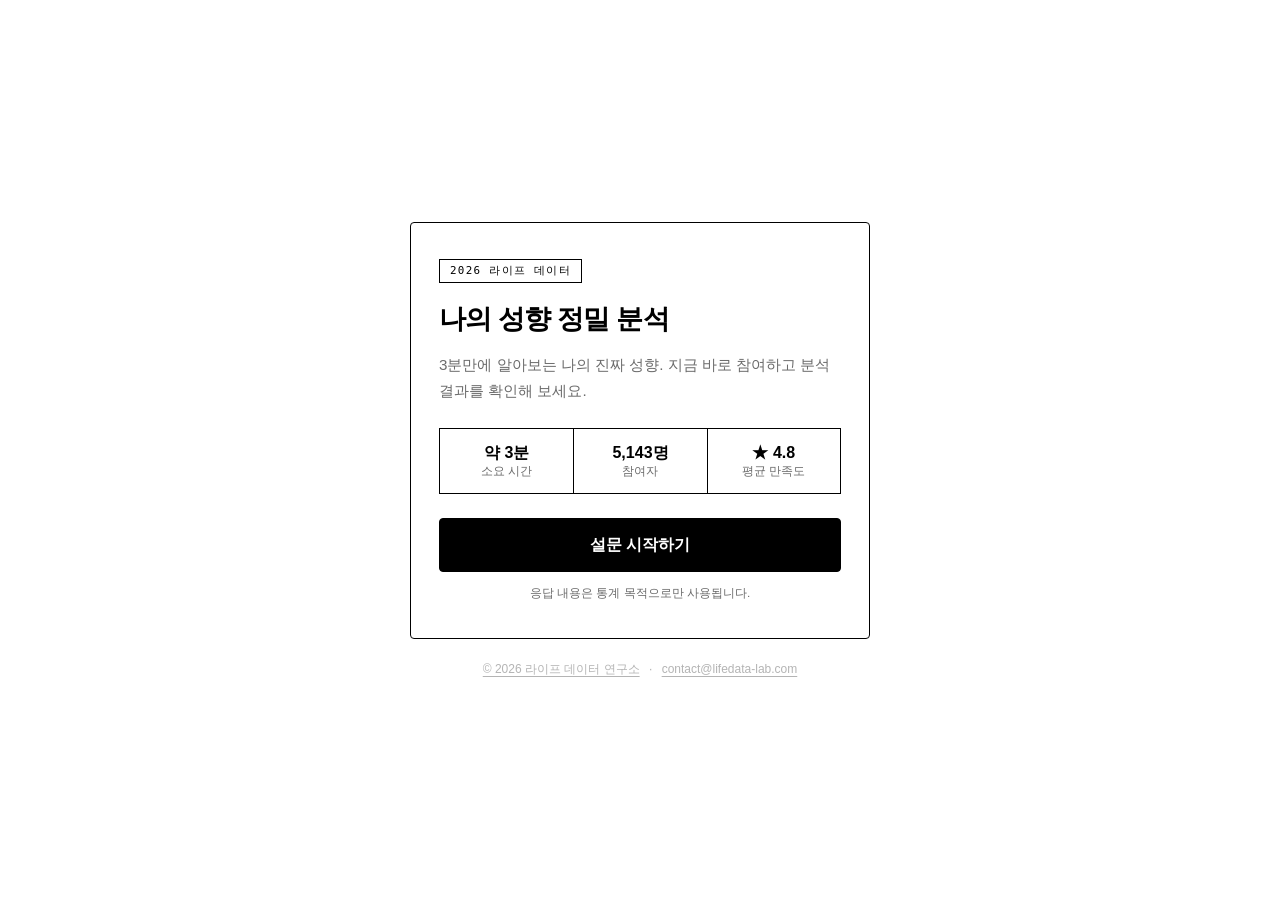
==== index.html @ 9ef46cb4 "Add files via upload" ====
<!DOCTYPE html>
<html lang="ko">
<head>
<meta charset="UTF-8">
<meta name="viewport" content="width=device-width, initial-scale=1">
<title>나의 성향 분석</title>
<link rel="stylesheet" href="style.css">
</head>
<body>
<main>

  <!-- ▼ 홈 화면 : "설문 시작하기"를 누르면 다음 카드(첫 질문)로 넘어갑니다 -->
  <div class="card" data-type="home">
    <span class="badge">2026 라이프 데이터</span>
    <h1>나의 성향 정밀 분석</h1>
    <p class="desc">3분만에 알아보는 나의 진짜 성향. 지금 바로 참여하고 분석 결과를 확인해 보세요.</p>
    <div class="stats">
      <div><b>약 3분</b><span>소요 시간</span></div>
      <div><b class="count" data-start="5140">5,140명</b><span>참여자</span></div>
      <div><b>★ 4.8</b><span>평균 만족도</span></div>
    </div>
    <button class="main start">설문 시작하기</button>
    <p class="fine">응답 내용은 통계 목적으로만 사용됩니다.</p>
  </div>

  <!--설문-->

  <div class="card hide" data-type="pick">
    <p class="step"></p>
    <h1>내가 가장 견디기 힘든 타인의 평가는?</h1>
    <div class="btns">
      <button class="main">무능하고 게으르다</button>
      <button class="main">이기적이고 차갑다</button>
    </div>
  </div>

  <div class="card hide" data-type="pick">
    <p class="step"></p>
    <h1>보장된 소액의 보상과 불확실한 거액의 보상 중 선택해야 한다면?</h1>
    <div class="btns">
      <button class="main">보장된 소액</button>
      <button class="main">불확실한 거액</button>
    </div>
  </div>

  <div class="card hide" data-type="pick">
    <p class="step"></p>
    <h1>에너지를 충전하는 방법은?</h1>
    <div class="btns">
      <button class="main">혼자만의 쉬는 시간</button>
      <button class="main">친구들과의 수다</button>
    </div>
  </div>

  <div class="card hide" data-type="pick">
    <p class="step"></p>
    <h1>친구가 나에게 고민을 털어놓을 때 나는?</h1>
    <div class="btns">
      <button class="main">무조건 친구 편 들어주기</button>
      <button class="main">현실적인 해결책과 조언</button>
    </div>
  </div>

  <div class="card hide" data-type="pick">
    <p class="step"></p>
    <h1>설문에 집중하고 있나요?</h1>
    <div class="btns">
      <button class="main">예</button>
      <button class="main">아니오</button>
    </div>
  </div>

  <div class="card hide" data-type="pick">
    <p class="step"></p>
    <h1>당신은 본인이 꽤 괜찮고 매력적인 사람이라고 생각합니까?</h1>
    <div class="btns">
      <button class="main">예</button>
      <button class="main">아니오</button>
    </div>
  </div>

  <div class="card hide" data-type="pick">
    <p class="step"></p>
    <h1>규칙과 원칙이 현장의 효율성을 심각하게 가로막고 있을 때 우선할 것은?</h1>
    <div class="btns">
      <button class="main">원칙</button>
      <button class="main">효율성</button>
    </div>
  </div>

  <div class="card hide" data-type="pick">
    <p class="step"></p>
    <h1>타인의 비밀을 지켜줄 수 있는 한계는?</h1>
    <div class="btns">
      <button class="main">무조건 무덤까지</button>
      <button class="main">내게 피해가 없는 한</button>
      <button class="main">금방 말해버린다</button>
    </div>
  </div>

  <!-- ▼ 도망가는 질문 -->
  <div class="card hide" data-type="dodge">
    <p class="step"></p>
    <h1>트위터를 사용하십니까?</h1>
    <div class="btns">
      <button class="main yes">네</button>
      <button class="no">아니오</button>
    </div>
  </div>
<!--
 ▼ 중반: data-chaos="1" 보기 순서가 섞이고 기울어짐
  <div class="card hide" data-type="pick" data-chaos="1">
    <p class="step"></p>
    <h1>이상해지기 시작</h1>
    <div class="btns">
      <button class="main">보기 1</button>
      <button class="main">보기 2</button>
      <button class="main">보기 3</button>
    </div>
  </div>

  ▼ data-chaos="2" 카드가 떨리고 보기가 피함
  <div class="card hide" data-type="pick" data-chaos="2">
    <p class="step"></p>
    <h1>뭔가 잘못됐다</h1>
    <div class="btns">
      <button class="main">보기 1</button>
      <button class="main">보기 2</button>
      <button class="main">보기 3</button>
    </div>
  </div>

  ▼ data-chaos="3" 카드가 흔들리고 첫 클릭은 가짜 오류
  <div class="card hide" data-type="pick" data-chaos="3">
    <p class="step"></p>
    <h1>야랄 최고조</h1>
    <div class="btns">
      <button class="main">보기 1</button>
      <button class="main">보기 2</button>
      <button class="main">보기 3</button>
    </div>
  </div>

  <div class="card hide" data-type="slider">
    <p class="step"></p>
    <h1>질문 문구를 여기에</h1>
    <input type="range" class="slider" min="0" max="100" value="50" aria-label="점수">
    <div class="row"><span>0</span><span class="val">50</span><span>100</span></div>
    <p class="stat hint">손을 떼면 제출됩니다.</p>
  </div>
-->

  <!-- ▼ 가짜 로딩 -->
  <div class="card hide" data-type="loading">
    <p class="step">결과 분석 중...</p>
    <h1 class="ltext">분석 중입니다</h1>
    <div class="bar"><i class="fill"></i></div>
    <p class="stat pct">0%</p>
  </div>

  <!-- ▼ 결과 -->
  <div class="card hide" data-type="result">
    <img src="troll.jpg" alt="" class="fly">
    <p class="big">🥀</p>
    <h1>분석결과 님은 개트친입니다😁</h1>
    <p>속았지롱ㅋ  - 머빵 -</p>
    <div class="btns"><button class="main again">처음으로</button></div>
  </div>

  <footer class="site-foot">
    <a href="https://youtu.be/Yhe7rcDUTeI?si=LlFlmVJyj4CDvOIi&t=73" target="_blank" rel="noopener">© 2026 라이프 데이터 연구소</a>
    <span>·</span>
    <a href="https://www.youtube.com/watch?v=ZSBnCOGj2t4&list=RDZSBnCOGj2t4&start_radio=1" target="_blank" rel="noopener">contact@lifedata-lab.com</a>
  </footer>

</main>
<script src="script.js"></script>
</body>
</html>
---- style.css ----
/* ===== 흑백 전용. 색은 여기 네 개만 바꾸면 돼요 ===== */
:root{
  --bg:#ffffff; --ink:#000000; --sub:#6b6b6b; --soft:#e4e4e4;
}
@media (prefers-color-scheme:dark){
  :root{--bg:#000000; --ink:#ffffff; --sub:#9a9a9a; --soft:#2a2a2a}
}
*,*::before,*::after{box-sizing:border-box}

body{
  margin:0;min-height:100vh;background:var(--bg);color:var(--ink);
  font-family:"Pretendard","Apple SD Gothic Neo","Noto Sans KR","Malgun Gothic",sans-serif;
  display:grid;place-items:center;padding:24px;overflow-x:hidden;
  -webkit-font-smoothing:antialiased;
}
main{width:100%;max-width:460px}

/* 카드: 그림자·그라데이션 없이 얇은 선만 */
.card{border:1px solid var(--ink);border-radius:4px;padding:36px 28px;animation:fade .35s ease}
@keyframes fade{from{opacity:0}to{opacity:1}}

.step{font-family:ui-monospace,"SF Mono",Menlo,Consolas,monospace;color:var(--sub);font-size:.72rem;letter-spacing:.14em;text-transform:uppercase;margin:0 0 14px}
h1{font-size:1.7rem;line-height:1.3;font-weight:800;letter-spacing:-.03em;margin:0 0 26px;word-break:keep-all}
.btns{display:flex;gap:10px;flex-wrap:wrap}

button{
  font:inherit;font-size:.95rem;font-weight:600;color:var(--ink);cursor:pointer;
  background:transparent;border:1px solid var(--ink);border-radius:4px;padding:13px 22px;
  transition:background .15s,color .15s;
}
button:hover{background:var(--ink);color:var(--bg)}
button:focus-visible{outline:2px solid var(--ink);outline-offset:3px}
button.main{background:var(--ink);color:var(--bg)}
button.main:hover{background:var(--bg);color:var(--ink)}
.no{transition:left .15s,top .15s,background .15s,color .15s}
.no.run{position:fixed;z-index:9;background:var(--bg)}

input[type=range]{width:100%;accent-color:var(--ink);margin:10px 0}
.row{display:flex;justify-content:space-between;color:var(--sub);font-size:.85rem}
.bar{height:4px;overflow:hidden;margin:18px 0;background:var(--soft)}
.bar .fill{display:block;height:100%;width:0;background:var(--ink)}
.big{font-size:2.6rem;margin:0 0 8px;filter:grayscale(1)}
.hide{display:none}
.stat{color:var(--sub);font-size:.88rem;margin-top:16px}
.toast{margin-top:18px;padding:11px 14px;background:var(--ink);color:var(--bg);border-radius:4px;font-weight:600;filter:grayscale(1)}

/* ===== 홈 화면 ===== */
.badge{
  display:inline-block;font-family:ui-monospace,"SF Mono",Menlo,Consolas,monospace;
  font-size:.68rem;letter-spacing:.12em;text-transform:uppercase;
  border:1px solid var(--ink);padding:4px 10px;margin-bottom:18px;
}
.desc{color:var(--sub);line-height:1.7;margin:-10px 0 24px;word-break:keep-all;font-size:.95rem}
.stats{display:grid;grid-template-columns:repeat(3,1fr);border:1px solid var(--ink);margin-bottom:24px}
.stats div{padding:14px 4px;text-align:center;border-left:1px solid var(--ink)}
.stats div:first-child{border-left:0}
.stats b{display:block;font-size:1rem;line-height:1.25;height:1.25em}
.stats div > span{display:block;font-size:.72rem;color:var(--sub);line-height:1.4}
[data-type="home"] .start{width:100%;font-size:1.02rem;padding:15px}
.fine{color:var(--sub);font-size:.74rem;text-align:center;margin:14px 0 0}

/* ===== 사이트 맨 아래 푸터 ===== */
.site-foot{margin-top:22px;text-align:center;font-size:.75rem;color:var(--sub);opacity:.5;transition:opacity .2s}
.site-foot:hover{opacity:.85}
.site-foot a{color:inherit;text-decoration:underline;text-underline-offset:3px}
.site-foot span{margin:0 6px}

/* ===== 난장판(chaos) 효과 ===== */
.chaos1 .btns button:nth-child(odd){transform:rotate(-3deg)}
.chaos1 .btns button:nth-child(even){transform:rotate(2deg)}
.chaos2{animation:shake .5s infinite}
.chaos3{animation:wobble 2.5s ease-in-out infinite}
@keyframes shake{0%,100%{transform:translate(0,0)}25%{transform:translate(-3px,2px)}50%{transform:translate(3px,-2px)}75%{transform:translate(-2px,-3px)}}
@keyframes wobble{0%,100%{transform:rotate(-2deg) scale(1)}50%{transform:rotate(2deg) scale(1.03)}}

/* ===== 참여자 수: 아날로그 룰렛 숫자 ===== */
.stats .count{display:flex;justify-content:center;align-items:flex-start;font-variant-numeric:tabular-nums;overflow:hidden}
.count .digit{display:block;height:1.25em;overflow:hidden}
.count .reel{display:block;transition:transform .55s cubic-bezier(.3,.9,.3,1)}
.count .reel span{display:block;height:1.25em;line-height:1.25em}
.count .sep{display:block;line-height:1.25em;white-space:pre}
.count .digit,.count .reel span,.count .sep{font-size:inherit;color:inherit}

.fly{
  position:fixed; top:40%; left:0; width:1200px;
  opacity:.5;
  pointer-events:none; z-index:20;
  animation:fly 5s linear 1 forwards;
}
@keyframes fly{
  from{transform:translateX(-300px) rotate(0deg)}
  to{transform:translateX(calc(100vw + 200px)) rotate(1080deg)}
}
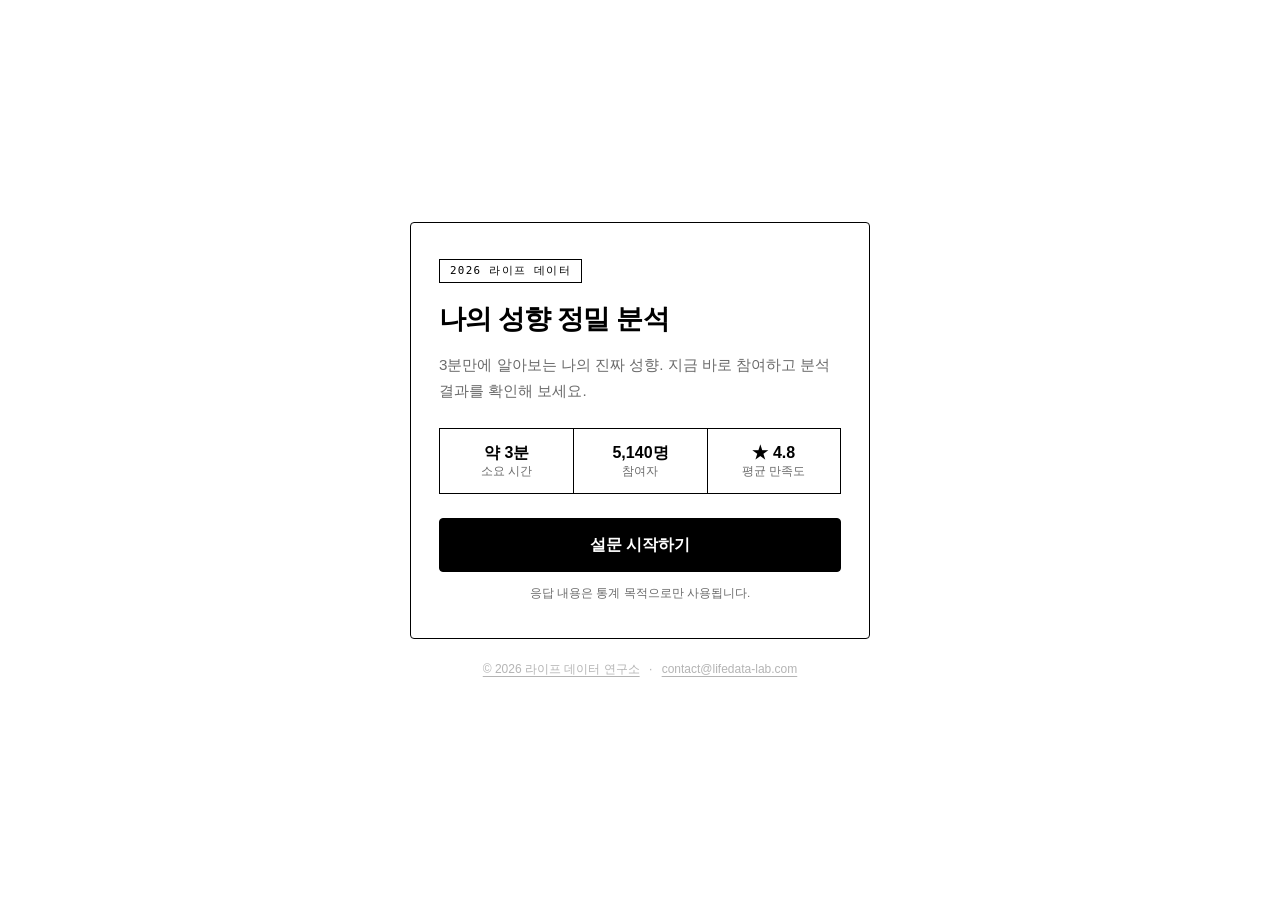
==== commit 3c996382: "Add files via upload" ====
--- a/index.html
+++ b/index.html
@@ -5,6 +5,8 @@
 <meta name="viewport" content="width=device-width, initial-scale=1">
 <title>나의 성향 분석</title>
 <link rel="stylesheet" href="style.css">
+<meta property="og:title" content="나의 성향 정밀 분석 설문">
+<meta property="og:description" content="간단한 질문 몇 개로 알아보는 나의 진짜 성향">
 </head>
 <body>
 <main>
